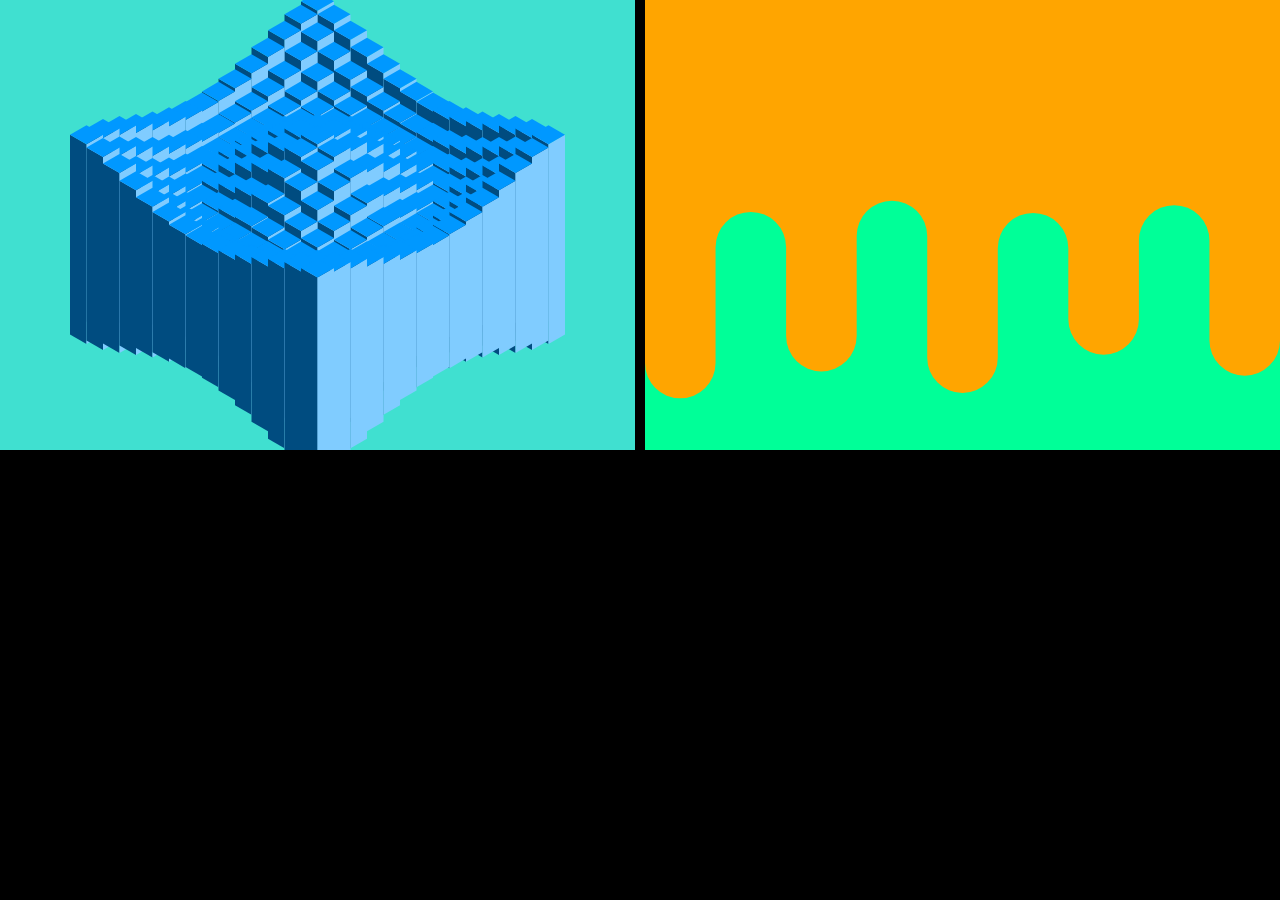
==== index.html @ 7b50071b "Biggest change since Jesus, and a bigger impact" ====
<!DOCTYPE html>
<html lang="en">
<head>
    <meta charset="UTF-8">
    <meta http-equiv="X-UA-Compatible" content="IE=edge">
    <meta name="viewport" content="width=device-width, initial-scale=1.0">
    <title>All Animations</title>
    
    <link rel="stylesheet" href="main.css">
</head>
<body>
    <canvas id="oscilbox" href="OscilBox/index.html"></canvas>
    <canvas id="movingpaint" href="MovingPaint/index.html"></canvas>
    
    <script src="OscilBox/oscilbox.js"></script>
    <script src="MovingPaint/movingpaint.js"></script>
    <script>
        var oscilbox = 0;
        var movingpaint = 0;
        window.onload = function() {
            let FPS = 45;
            
            let canvas = document.getElementById("oscilbox");
            oscilbox = new OscilBox(canvas, 15);
            oscilbox.setPrimary(0, 152, 255);
            oscilbox.setTimePeriod(1, FPS);
            
            canvas = document.getElementById("movingpaint");
            movingpaint = new MovingPaint(canvas, 9, "orange", "rgb(0, 255, 152)");

            // Make 'em clickable
            for(const ele of document.getElementsByTagName("canvas"))
            {
                ele.onclick = ()=>{
                    window.open(ele.getAttribute("href"), "_blank");
                };
            }
            
            setInterval(() => {
                // Everything here repeats with a framerate of FPS
                oscilbox.paint();
                movingpaint.paint();
            }, 1000/FPS);
        }
        
        window.onresize = ()=>{
            oscilbox.handle_resize();
            movingpaint.handle_resize();
        }
    </script>
</body>
</html>
---- main.css ----
body {
    margin: 0;
    padding: 0;
    background-color: black;
    width: 100%;
    min-height: 100vh;
    display: grid;
    gap: 10px;
    grid-template-columns: repeat(auto-fit, minmax(200px, 1fr));
}

canvas {
    background-color: turquoise;
    width: 100%;
    height: 50%;
    cursor: pointer;
}
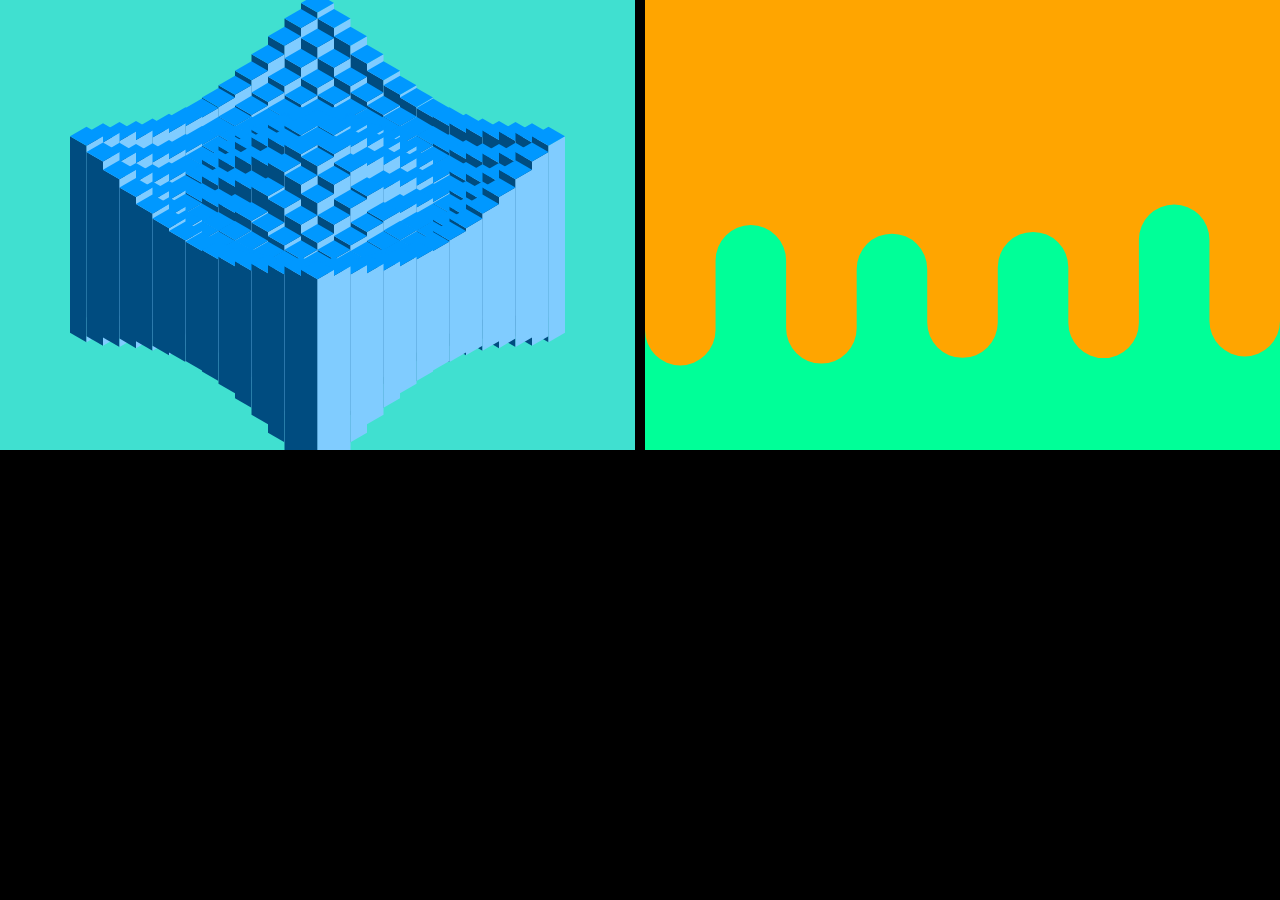
==== commit 042ac615: "Yuh" ====
--- a/index.html
+++ b/index.html
@@ -14,7 +14,7 @@
     
     <script src="OscilBox/oscilbox.js"></script>
     <script src="MovingPaint/movingpaint.js"></script>
-    <script>
+    <script> 
         var oscilbox = 0;
         var movingpaint = 0;
         window.onload = function() {
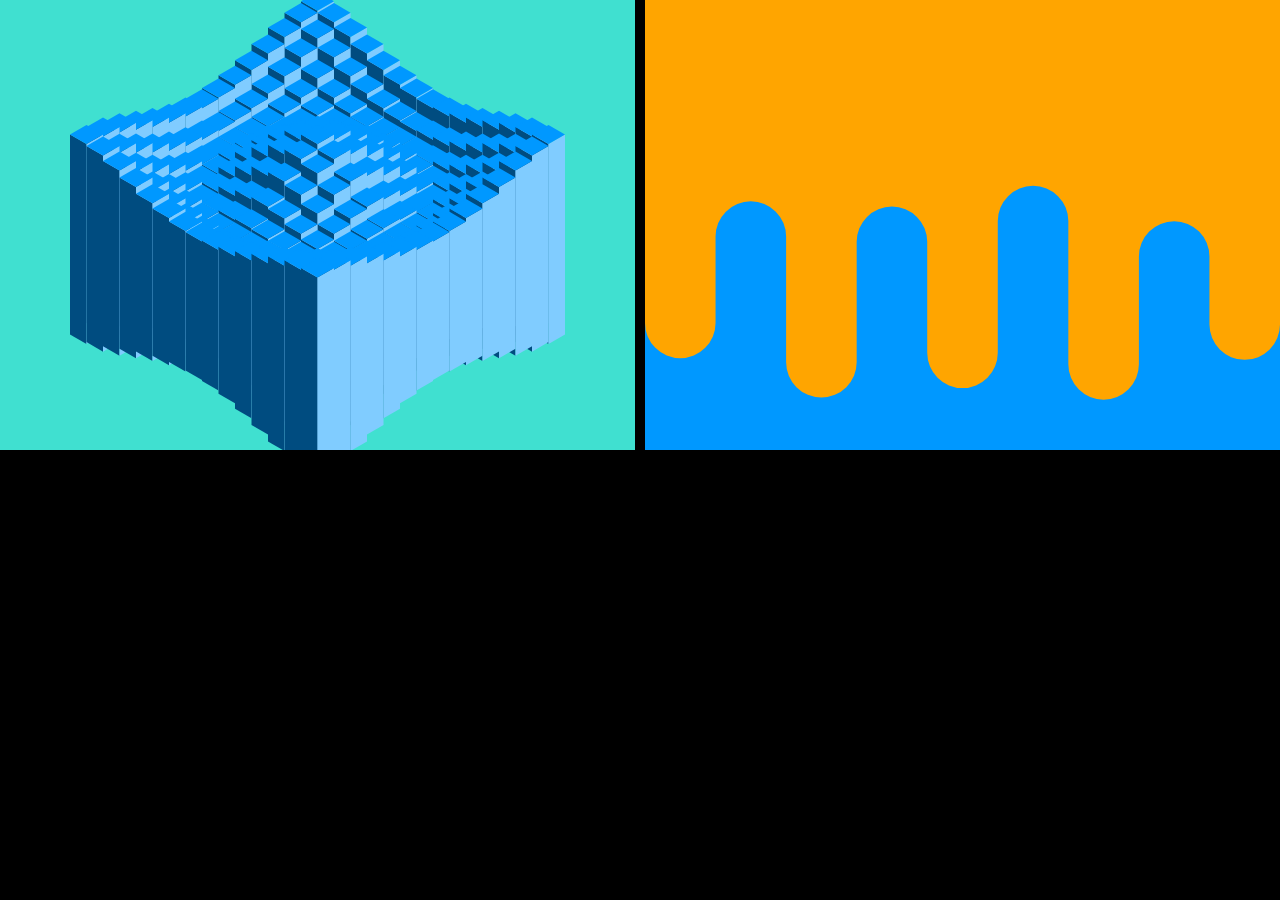
==== commit 8bd0f8b6: "FUCCCCCCCCCCCCCCCCCCCCCCCCCCK" ====
--- a/index.html
+++ b/index.html
@@ -26,7 +26,7 @@
             oscilbox.setTimePeriod(1, FPS);
             
             canvas = document.getElementById("movingpaint");
-            movingpaint = new MovingPaint(canvas, 9, "orange", "rgb(0, 255, 152)");
+            movingpaint = new MovingPaint(canvas, 9);
 
             // Make 'em clickable
             for(const ele of document.getElementsByTagName("canvas"))
--- a/main.css
+++ b/main.css
@@ -7,7 +7,7 @@
     display: grid;
     gap: 10px;
     grid-template-columns: repeat(auto-fit, minmax(200px, 1fr));
-}
+} 
 
 canvas {
     background-color: turquoise;
